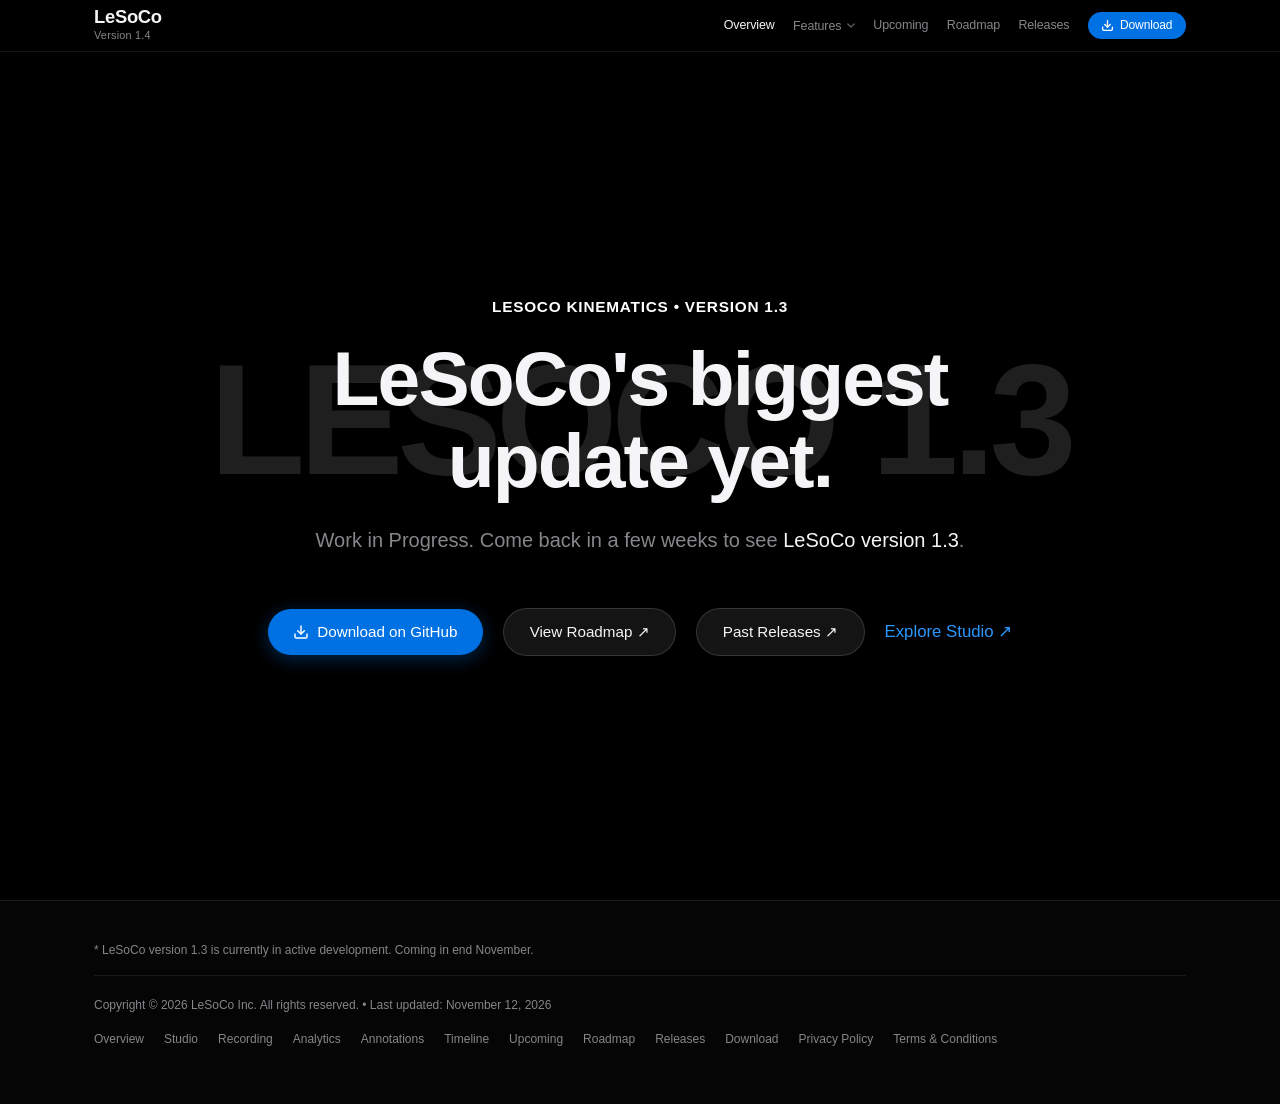
==== index.html @ 9dac20a4 "Update index.html" ====
<!DOCTYPE html>
<html lang="en">
<head>
  <meta charset="UTF-8" />
  <meta name="viewport" content="width=device-width, initial-scale=1.0" />
  <title>LeSoCo v1.4 — LeSoCo's Biggest Update Yet</title>
  <link rel="icon" href="data:image/svg+xml,<svg xmlns=%22http://www.w3.org/2000/svg%22 viewBox=%220 0 100 100%22><rect width=%22100%22 height=%22100%22 rx=%2222%22 fill=%22%23000000%22/><text x=%2250%22 y=%2266%22 font-family=%22-apple-system,BlinkMacSystemFont,SF Pro Display,sans-serif%22 font-weight=%22700%22 font-size=%2252%22 fill=%22%23ffffff%22 text-anchor=%22middle%22>L</text></svg>">
  <link rel="stylesheet" href="style.css" />
</head>
<body>
    <!-- Apple Sticky Sub-Navigation with Mega Dropdown -->
  <header class="apple-nav">
    <div class="apple-nav-inner">
      <a href="index.html" class="apple-nav-brand">
        <span class="title">LeSoCo</span>
        <span class="subtitle">Version 1.4</span>
      </a>
      <nav class="apple-nav-menu">
        <a href="index.html" class="active">Overview</a>
        <div class="apple-nav-dropdown-item">
          <button class="apple-nav-link-btn" id="featuresNavBtn" aria-expanded="false" aria-haspopup="true">
            Features
            <svg class="apple-nav-chevron" width="8" height="5" viewBox="0 0 10 6" fill="none" stroke="currentColor" stroke-width="1.8" stroke-linecap="round" stroke-linejoin="round"><path d="m1 1 4 4 4-4"/></svg>
          </button>
        </div>
        <a href="upcoming.html">Upcoming</a>
        <a href="roadmap.html">Roadmap</a>
        <a href="releases.html">Releases</a>
        <a href="https://github.com/sniffuntidypond/LeSoCo.git" target="_blank" rel="noopener noreferrer" class="apple-pill-btn">
          <svg width="13" height="13" viewBox="0 0 24 24" fill="none" stroke="currentColor" stroke-width="2.5" stroke-linecap="round" stroke-linejoin="round"><path d="M21 15v4a2 2 0 0 1-2 2H5a2 2 0 0 1-2-2v-4"/><polyline points="7 10 12 15 17 10"/><line x1="12" y1="15" x2="12" y2="3"/></svg>
          Download
        </a>
      </nav>
    </div>

    <!-- Apple Mega-Menu Dropdown (Matches Picture 1) -->
    <div class="apple-dropdown-menu" id="appleFeaturesDropdown" role="region" aria-label="Features Menu">
      <div class="apple-dropdown-inner">
        <!-- Column 1: Explore Features (Large Typography like Picture 1) -->
        <div class="apple-dropdown-col apple-dropdown-col-main">
          <span class="apple-dropdown-eyebrow">Explore Features</span>
          <ul class="apple-dropdown-list-large">
            <li><a href="studio.html">Studio</a></li>
            <li><a href="recording.html">Recording</a></li>
            <li><a href="analytics.html">Analytics</a></li>
            <li><a href="annotations.html">Annotations</a></li>
            <li><a href="timeline.html">Timeline</a></li>
          </ul>
          <div class="apple-dropdown-sublinks">
            <a href="upcoming.html">Compare Trainee &amp; Coach</a>
            <a href="upcoming.html">Sony Mocopi 12-IMU Support</a>
          </div>
        </div>

        <!-- Column 2: Roadmap & Releases (Picture 1 Column 2 style) -->
        <div class="apple-dropdown-col">
          <span class="apple-dropdown-eyebrow">Roadmap &amp; Releases</span>
          <ul class="apple-dropdown-list-secondary">
            <li><a href="upcoming.html">Upcoming 1.4</a></li>
            <li><a href="roadmap.html">Living Roadmap</a></li>
            <li><a href="releases.html">Release Notes v1.3</a></li>
            <li><a href="upcoming.html">Dual Split-Screen Mode</a></li>
            <li><a href="upcoming.html">High-Res Humanoid Rigs</a></li>
            <li><a href="roadmap.html">Monograph Roadmap ↗</a></li>
          </ul>
        </div>

        <!-- Column 3: Resources & Support (Picture 1 Column 3 style) -->
        <div class="apple-dropdown-col">
          <span class="apple-dropdown-eyebrow">More from LeSoCo</span>
          <ul class="apple-dropdown-list-secondary">
            <li><a href="https://github.com/sniffuntidypond/LeSoCo.git" target="_blank" rel="noopener noreferrer">Download LeSoCo ↗</a></li>
            <li><a href="https://github.com/sniffuntidypond/LeSoCo.git" target="_blank" rel="noopener noreferrer">GitHub Repository ↗</a></li>
            <li><a href="studio.html">4K Viewport &amp; .LSC Spec</a></li>
            <li><a href="privacy.html">Privacy Policy</a></li>
            <li><a href="terms.html">Terms &amp; Conditions</a></li>
          </ul>
        </div>
      </div>
    </div>
  </header>
  <div class="apple-dropdown-backdrop" id="appleDropdownBackdrop"></div>

  <main>
    <!-- Apple Hero Section (Matches First Picture) -->
    <section class="apple-index-hero">
      <div class="apple-index-hero-inner">
        <div class="apple-index-eyebrow">LESOCO KINEMATICS &bull; VERSION 1.3</div>
        <div class="apple-index-headline-wrap">
          <div class="apple-index-watermark" aria-hidden="true">LESOCO 1.3</div>
          <h1 class="apple-hero-headline">LeSoCo's biggest<br class="hero-br" />update yet.</h1>
        </div>
        <p class="apple-hero-description">
          Work in Progress. Come back in a few weeks to see <strong>LeSoCo version 1.3</strong>.
        </p>
        <div class="apple-hero-cta-group">
          <a href="https://github.com/sniffuntidypond/LeSoCo.git" target="_blank" rel="noopener noreferrer" class="apple-btn-cta">
            <svg width="16" height="16" viewBox="0 0 24 24" fill="none" stroke="currentColor" stroke-width="2.2" stroke-linecap="round" stroke-linejoin="round"><path d="M21 15v4a2 2 0 0 1-2 2H5a2 2 0 0 1-2-2v-4"/><polyline points="7 10 12 15 17 10"/><line x1="12" y1="15" x2="12" y2="3"/></svg>
            Download on GitHub
          </a>
          <a href="roadmap.html" class="apple-btn-cta-secondary">
            View Roadmap ↗
          </a>
          <a href="releases.html" class="apple-btn-cta-secondary">
            Past Releases ↗
          </a>
          <a href="studio.html" class="apple-link">
            Explore Studio ↗
          </a>
        </div>
      </div>
    </section>
  </main>

  <footer class="apple-footer">
    <div class="apple-container">
      <div class="apple-footer-note">
        * LeSoCo version 1.3 is currently in active development. Coming in end November.
      </div>
      <div class="apple-footer-bottom">
        <div>Copyright &copy; <span id="year"></span> LeSoCo Inc. All rights reserved. &bull; Last updated: November 12, 2026</div>
        <div class="apple-footer-links">
          <a href="index.html">Overview</a>
          <a href="studio.html">Studio</a>
          <a href="recording.html">Recording</a>
          <a href="analytics.html">Analytics</a>
          <a href="annotations.html">Annotations</a>
          <a href="timeline.html">Timeline</a>
          <a href="upcoming.html">Upcoming</a>
          <a href="roadmap.html">Roadmap</a>
          <a href="releases.html">Releases</a>
          <a href="https://github.com/sniffuntidypond/LeSoCo.git" target="_blank" rel="noopener noreferrer">Download</a>
          <a href="privacy.html">Privacy Policy</a>
          <a href="terms.html">Terms &amp; Conditions</a>
        </div>
      </div>
    </div>
  </footer>

  <script>
    document.getElementById('year').textContent = new Date().getFullYear();
  </script>
  <script src="dropdown.js"></script>
</body>
</html>
---- style.css ----
/* ==========================================================================
   Apple-Inspired Design System for LeSoCo
   Reference: Apple Product Launch Pages (MacBook Pro / PROLED XDR Display)
   ========================================================================== */

:root {
  --apple-black: #000000;
  --apple-dark-bg: #050505;
  --apple-card-bg: #161617;
  --apple-card-hover: #1c1c1e;
  --apple-surface: #101012;
  --apple-border: rgba(255, 255, 255, 0.12);
  --apple-border-subtle: rgba(255, 255, 255, 0.08);
  --apple-text-primary: #f5f5f7;
  --apple-text-secondary: #86868b;
  --apple-text-tertiary: #6e6e73;
  --apple-blue: #0071e3;
  --apple-blue-hover: #0077ed;
  --apple-blue-link: #2997ff;
  --apple-amber: #f5a623;
  --font-family: -apple-system, BlinkMacSystemFont, "SF Pro Display", "SF Pro Text", "Helvetica Neue", Helvetica, Arial, sans-serif;
  --font-mono: SFMono-Regular, "SF Mono", Menlo, Consolas, Monaco, monospace;
}

* {
  box-sizing: border-box;
  margin: 0;
  padding: 0;
}

html {
  background-color: var(--apple-black);
  color: var(--apple-text-primary);
  font-family: var(--font-family);
  -webkit-font-smoothing: antialiased;
  -moz-osx-font-smoothing: grayscale;
  scroll-behavior: smooth;
  overflow-y: auto;
  overflow-x: clip;
}

body {
  background-color: var(--apple-black);
  color: var(--apple-text-primary);
  min-height: 100vh;
  display: flex;
  flex-direction: column;
  line-height: 1.47;
  overflow-x: clip;
  overflow-y: visible;
}

/* Base Elements */
img {
  image-rendering: -webkit-optimize-contrast;
}

/* ==========================================================================
   Apple Dark Scrollbar (Matches Apple Launch Page Scrollbar)
   ========================================================================== */
::-webkit-scrollbar {
  width: 10px;
  height: 10px;
}

::-webkit-scrollbar-track {
  background: #000000;
}

::-webkit-scrollbar-thumb {
  background: #2c2c2e;
  border-radius: 999px;
  border: 2px solid #000000;
}

::-webkit-scrollbar-thumb:hover {
  background: #48484a;
}

* {
  scrollbar-color: #2c2c2e #000000;
  scrollbar-width: thin;
}

/* ==========================================================================
   Apple Sticky Sub-Navigation Bar
   ========================================================================== */
header.apple-nav {
  position: sticky;
  top: 0;
  z-index: 999;
  background: rgba(0, 0, 0, 0.82);
  backdrop-filter: blur(20px) saturate(180%);
  -webkit-backdrop-filter: blur(20px) saturate(180%);
  border-bottom: 1px solid var(--apple-border-subtle);
  height: 52px;
}

.apple-nav-inner {
  max-width: 1140px;
  height: 100%;
  margin: 0 auto;
  padding: 0 1.5rem;
  display: flex;
  align-items: center;
  justify-content: space-between;
}

.apple-nav-brand {
  display: flex;
  flex-direction: column;
  text-decoration: none;
}

.apple-nav-brand .title {
  font-size: 1.15rem;
  font-weight: 600;
  color: var(--apple-text-primary);
  letter-spacing: -0.015em;
  line-height: 1.1;
}

.apple-nav-brand .subtitle {
  font-size: 0.68rem;
  color: var(--apple-text-secondary);
  font-weight: 400;
  letter-spacing: 0.02em;
}

.apple-nav-menu {
  display: flex;
  align-items: center;
  gap: 1.15rem;
}

.apple-nav-menu a {
  color: var(--apple-text-secondary);
  text-decoration: none;
  font-size: 0.78rem;
  font-weight: 400;
  letter-spacing: -0.01em;
  transition: color 0.15s ease;
  white-space: nowrap;
}

.apple-nav-menu a:hover {
  color: var(--apple-text-primary);
}

.apple-nav-menu a.active {
  color: var(--apple-text-primary);
  font-weight: 500;
}

.apple-pill-btn {
  display: inline-flex;
  align-items: center;
  gap: 0.35rem;
  background-color: var(--apple-blue);
  color: #ffffff !important;
  font-size: 0.75rem !important;
  font-weight: 500 !important;
  padding: 0.3rem 0.85rem;
  border-radius: 980px;
  text-decoration: none;
  transition: background-color 0.15s ease, transform 0.15s ease, box-shadow 0.15s ease;
  white-space: nowrap;
}

.apple-pill-btn:hover {
  background-color: var(--apple-blue-hover);
  transform: scale(1.02);
}

.apple-pill-btn:active {
  transform: scale(0.96);
}

/* ==========================================================================
   Apple-Style Mega-Menu Dropdown (Matches Picture 1 Reference)
   ========================================================================== */
.apple-nav-dropdown-item {
  position: relative;
  display: flex;
  align-items: center;
}

.apple-nav-link-btn {
  background: none;
  border: none;
  cursor: pointer;
  padding: 0;
  font-family: inherit;
  color: var(--apple-text-secondary);
  font-size: 0.78rem;
  font-weight: 400;
  letter-spacing: -0.01em;
  display: inline-flex;
  align-items: center;
  gap: 0.35rem;
  transition: color 0.15s ease;
  white-space: nowrap;
}

.apple-nav-link-btn:hover,
.apple-nav-link-btn.active,
header.apple-nav.dropdown-open .apple-nav-link-btn {
  color: var(--apple-text-primary);
}

.apple-nav-link-btn.active {
  font-weight: 500;
}

.apple-nav-chevron {
  transition: transform 0.25s cubic-bezier(0.16, 1, 0.3, 1), opacity 0.15s ease;
  opacity: 0.65;
}

header.apple-nav.dropdown-open .apple-nav-chevron {
  transform: rotate(180deg);
  opacity: 1;
}

/* Full-Width Apple Mega Dropdown Panel */
.apple-dropdown-menu {
  position: absolute;
  top: 100%;
  left: 0;
  width: 100%;
  background: rgba(22, 22, 23, 0.94);
  backdrop-filter: blur(28px) saturate(180%);
  -webkit-backdrop-filter: blur(28px) saturate(180%);
  border-bottom: 1px solid rgba(255, 255, 255, 0.12);
  box-shadow: 0 35px 70px rgba(0, 0, 0, 0.85);
  opacity: 0;
  visibility: hidden;
  transform: translateY(-8px);
  transition: opacity 0.25s cubic-bezier(0.16, 1, 0.3, 1),
              transform 0.25s cubic-bezier(0.16, 1, 0.3, 1),
              visibility 0.25s;
  z-index: 998;
  pointer-events: none;
}

header.apple-nav.dropdown-open .apple-dropdown-menu {
  opacity: 1;
  visibility: visible;
  transform: translateY(0);
  pointer-events: auto;
}

/* Dropdown Inner Container */
.apple-dropdown-inner {
  max-width: 1140px;
  width: 100%;
  margin: 0 auto;
  padding: 2.75rem 1.5rem 3.5rem;
  display: grid;
  grid-template-columns: 1.6fr 1.25fr 1.25fr;
  gap: 3.5rem;
}

.apple-dropdown-col {
  display: flex;
  flex-direction: column;
}

.apple-dropdown-eyebrow {
  font-size: 0.75rem;
  font-weight: 400;
  letter-spacing: -0.01em;
  color: var(--apple-text-secondary);
  margin-bottom: 0.95rem;
  user-select: none;
}

/* Column 1: Large Headline Links (Matches Picture 1 "Explore Mac") */
.apple-dropdown-list-large {
  list-style: none;
  padding: 0;
  margin: 0;
  display: flex;
  flex-direction: column;
  gap: 0.2rem;
}

.apple-dropdown-list-large li a {
  color: #f5f5f7;
  font-size: clamp(1.35rem, 1.8vw, 1.65rem);
  font-weight: 700;
  letter-spacing: -0.025em;
  line-height: 1.25;
  text-decoration: none;
  display: inline-block;
  transition: color 0.15s ease, transform 0.15s ease;
}

.apple-dropdown-list-large li a:hover {
  color: #ffffff;
  transform: translateX(4px);
}

.apple-dropdown-list-large li a.active {
  color: var(--apple-blue-link);
}

/* Sublinks at the bottom of Column 1 (Matches "Compare Mac" / "Switch from PC to Mac") */
.apple-dropdown-sublinks {
  margin-top: 1.5rem;
  padding-top: 1.25rem;
  border-top: 1px solid rgba(255, 255, 255, 0.08);
  display: flex;
  flex-direction: column;
  gap: 0.45rem;
}

.apple-dropdown-sublinks a {
  color: #f5f5f7;
  font-size: 0.78rem;
  font-weight: 600;
  letter-spacing: -0.01em;
  text-decoration: none;
  transition: color 0.15s ease;
}

.apple-dropdown-sublinks a:hover {
  color: var(--apple-blue-link);
}

/* Column 2 & 3: Secondary Links (Matches Picture 1 "Shop Mac" and "More from Mac") */
.apple-dropdown-list-secondary {
  list-style: none;
  padding: 0;
  margin: 0;
  display: flex;
  flex-direction: column;
  gap: 0.5rem;
}

.apple-dropdown-list-secondary li a {
  color: #f5f5f7;
  font-size: 0.82rem;
  font-weight: 600;
  line-height: 1.45;
  letter-spacing: -0.01em;
  text-decoration: none;
  display: inline-block;
  transition: color 0.15s ease;
}

.apple-dropdown-list-secondary li a:hover {
  color: var(--apple-blue-link);
}

.apple-dropdown-list-secondary li a.active {
  color: var(--apple-blue-link);
}

/* Dimmed Backdrop Blur */
.apple-dropdown-backdrop {
  position: fixed;
  top: 0;
  left: 0;
  width: 100vw;
  height: 100vh;
  background: rgba(0, 0, 0, 0.48);
  backdrop-filter: blur(12px);
  -webkit-backdrop-filter: blur(12px);
  opacity: 0;
  visibility: hidden;
  transition: opacity 0.3s cubic-bezier(0.16, 1, 0.3, 1), visibility 0.3s;
  z-index: 990;
  pointer-events: none;
}

body.dropdown-open .apple-dropdown-backdrop {
  opacity: 1;
  visibility: visible;
  pointer-events: auto;
}

/* Responsive Mega Dropdown */
@media (max-width: 860px) {
  .apple-dropdown-inner {
    grid-template-columns: 1fr;
    gap: 2rem;
    padding: 2rem 1.5rem 2.5rem;
    max-height: calc(100vh - 65px);
    overflow-y: auto;
  }
}

.apple-hero-cta-group {
  display: flex;
  align-items: center;
  justify-content: center;
  flex-wrap: wrap;
  gap: 1.25rem;
  margin-top: 1.5rem;
}

.apple-btn-cta {
  display: inline-flex;
  align-items: center;
  justify-content: center;
  gap: 0.5rem;
  background-color: var(--apple-blue);
  color: #ffffff;
  font-size: 0.95rem;
  font-weight: 500;
  padding: 0.75rem 1.6rem;
  border-radius: 980px;
  text-decoration: none;
  transition: all 0.2s cubic-bezier(0.16, 1, 0.3, 1);
  box-shadow: 0 4px 18px rgba(0, 113, 227, 0.35);
}

.apple-btn-cta:hover {
  background-color: var(--apple-blue-hover);
  transform: scale(1.03);
  box-shadow: 0 6px 24px rgba(0, 113, 227, 0.5);
}

.apple-btn-cta:active {
  transform: scale(0.97);
}

.apple-btn-cta-secondary {
  display: inline-flex;
  align-items: center;
  justify-content: center;
  gap: 0.5rem;
  background-color: rgba(255, 255, 255, 0.08);
  color: var(--apple-text-primary);
  font-size: 0.95rem;
  font-weight: 500;
  padding: 0.75rem 1.6rem;
  border-radius: 980px;
  text-decoration: none;
  border: 1px solid rgba(255, 255, 255, 0.14);
  backdrop-filter: blur(12px);
  -webkit-backdrop-filter: blur(12px);
  transition: all 0.2s cubic-bezier(0.16, 1, 0.3, 1);
}

.apple-btn-cta-secondary:hover {
  background-color: rgba(255, 255, 255, 0.14);
  border-color: rgba(255, 255, 255, 0.3);
  transform: scale(1.03);
}

.apple-btn-cta-secondary:active {
  transform: scale(0.97);
}

/* ==========================================================================
   Page Wrappers & Typography
   ========================================================================== */
.apple-container {
  max-width: 1140px;
  width: 100%;
  margin: 0 auto;
  padding: 0 1.5rem;
}

main {
  flex: 1;
  display: flex;
  flex-direction: column;
}

/* ==========================================================================
   Apple Index Standalone Hero (Matches Picture 1)
   ========================================================================== */
.apple-index-hero {
  position: relative;
  flex: 1;
  min-height: calc(100vh - 52px);
  display: flex;
  align-items: center;
  justify-content: center;
  text-align: center;
  padding: 3rem 1.5rem;
  overflow: hidden;
  background-color: var(--apple-black);
}

.apple-index-hero-inner {
  position: relative;
  max-width: 860px;
  width: 100%;
  margin: 0 auto;
  display: flex;
  flex-direction: column;
  align-items: center;
}

.apple-index-eyebrow {
  font-size: clamp(0.85rem, 1.2vw, 1.05rem);
  font-weight: 700;
  letter-spacing: 0.05em;
  text-transform: uppercase;
  color: #ffffff;
  margin-bottom: 1.25rem;
  display: inline-block;
}

.apple-index-headline-wrap {
  position: relative;
  display: block;
  width: 100%;
  margin-bottom: 1.5rem;
}

.apple-index-watermark {
  position: absolute;
  top: 50%;
  left: 50%;
  transform: translate(-50%, -50%);
  font-size: clamp(3.8rem, 12.5vw, 9.8rem);
  font-weight: 800;
  letter-spacing: -0.04em;
  color: #ffffff;
  opacity: 0.12;
  white-space: nowrap;
  user-select: none;
  pointer-events: none;
  z-index: 1;
  line-height: 1;
}

.apple-index-headline-wrap .apple-hero-headline {
  position: relative;
  z-index: 2;
  margin-bottom: 0;
}

@media (max-width: 600px) {
  .hero-br {
    display: none;
  }
}

/* ==========================================================================
   Apple Scrollytelling Hero (Matches Screenshots 1, 2, 3, 4)
   ========================================================================== */
.apple-scrolly-track {
  position: relative;
  height: 320vh;
  background: var(--apple-black);
}

.apple-scrolly-sticky {
  position: sticky;
  top: 0;
  height: 100vh;
  width: 100%;
  overflow: hidden;
  display: flex;
  align-items: center;
  justify-content: center;
  perspective: 1200px;
}

/* Giant Background Watermark Text (Matches "PROLED XDR" in Image 1) */
.scrolly-watermark {
  position: absolute;
  top: 26%;
  left: 50%;
  transform: translate(-50%, -50%);
  font-size: clamp(3.5rem, 13vw, 10.5rem);
  font-weight: 800;
  letter-spacing: -0.04em;
  color: #ffffff;
  opacity: 0.12;
  white-space: nowrap;
  pointer-events: none;
  z-index: 1;
  will-change: transform, opacity;
  transition: opacity 0.1s ease-out;
}

/* Intro Text Group (headline, lead paragraph, link) */
.scrolly-text-group {
  position: absolute;
  top: 34%;
  left: 50%;
  transform: translate(-50%, -50%);
  width: 100%;
  max-width: 860px;
  padding: 0 1.5rem;
  text-align: center;
  z-index: 2;
  will-change: transform, opacity;
  pointer-events: auto;
}

/* Device Container (rises, centers, and zooms in like in Images 2, 3, 4) */
.scrolly-device-container {
  position: absolute;
  top: 50%;
  left: 50%;
  transform: translate(-50%, 42vh) scale(0.75);
  width: min(94vw, 1060px);
  z-index: 3;
  will-change: transform;
  pointer-events: none;
  transform-origin: center center;
}

/* Laptop Hardware Frame (Matches Apple MacBook Pro hardware in Screenshots 1-4) */
.scrolly-laptop-frame {
  width: 100%;
  display: flex;
  flex-direction: column;
  align-items: center;
  filter: drop-shadow(0 30px 80px rgba(0, 0, 0, 0.95));
}

.scrolly-laptop-screen {
  width: 100%;
  background: #000000;
  border-radius: 22px 22px 0 0;
  padding: 10px 10px 0 10px;
  border: 1px solid rgba(255, 255, 255, 0.22);
  border-bottom: none;
  position: relative;
  overflow: hidden;
  box-shadow: inset 0 1px 1px rgba(255, 255, 255, 0.2);
}

.scrolly-laptop-screen img {
  width: 100%;
  height: auto;
  display: block;
  border-radius: 14px 14px 0 0;
  image-rendering: -webkit-optimize-contrast;
  transform: translateZ(0);
  backface-visibility: hidden;
}

.scrolly-screen-glow {
  position: absolute;
  top: 0;
  left: 0;
  right: 0;
  bottom: 0;
  pointer-events: none;
  background: radial-gradient(circle at 50% 35%, rgba(41, 151, 255, 0.16), transparent 70%);
  opacity: 0.1;
  transition: opacity 0.3s ease;
}

.scrolly-laptop-base {
  width: 105%;
  height: 16px;
  background: linear-gradient(180deg, #38383a 0%, #1e1e20 40%, #121214 100%);
  border-radius: 0 0 18px 18px;
  position: relative;
  border: 1px solid rgba(255, 255, 255, 0.15);
  border-top: 1px solid rgba(0, 0, 0, 0.85);
  box-shadow: 0 12px 35px rgba(0, 0, 0, 0.9);
}

.scrolly-notch {
  width: 76px;
  height: 5px;
  background: #141416;
  border-radius: 0 0 4px 4px;
  position: absolute;
  top: 0;
  left: 50%;
  transform: translateX(-50%);
  border: 1px solid rgba(255, 255, 255, 0.08);
  border-top: none;
}

/* Scroll Prompt Indicator */
.scrolly-scroll-hint {
  position: absolute;
  bottom: 2.25rem;
  left: 50%;
  transform: translateX(-50%);
  display: inline-flex;
  align-items: center;
  gap: 0.5rem;
  font-size: 0.82rem;
  font-weight: 500;
  color: var(--apple-text-secondary);
  background: rgba(255, 255, 255, 0.06);
  border: 1px solid rgba(255, 255, 255, 0.12);
  padding: 0.4rem 0.95rem;
  border-radius: 999px;
  z-index: 10;
  transition: opacity 0.3s ease;
  cursor: pointer;
  user-select: none;
}

.scrolly-scroll-hint:hover {
  background: rgba(255, 255, 255, 0.1);
  color: var(--apple-text-primary);
}

/* ==========================================================================
   Scroll-Triggered Reveals (Section Animations)
   ========================================================================== */
.reveal-on-scroll {
  opacity: 0;
  transform: translateY(35px);
  transition: opacity 0.85s cubic-bezier(0.16, 1, 0.3, 1), transform 0.85s cubic-bezier(0.16, 1, 0.3, 1);
  will-change: opacity, transform;
}

.reveal-on-scroll.is-visible {
  opacity: 1;
  transform: translateY(0);
}

/* Hero Section (Static Fallback) */
.apple-hero {
  padding: 5rem 0 3.5rem;
  text-align: center;
}

.apple-eyebrow {
  font-size: 1.05rem;
  font-weight: 600;
  letter-spacing: 0.01em;
  color: var(--apple-text-primary);
  margin-bottom: 0.85rem;
}

.apple-hero-headline {
  font-size: clamp(2.5rem, 6.2vw, 4.8rem);
  font-weight: 700;
  letter-spacing: -0.025em;
  line-height: 1.06;
  color: var(--apple-text-primary);
  margin-bottom: 1.5rem;
}

.apple-hero-description {
  max-width: 780px;
  margin: 0 auto 1.75rem;
  font-size: clamp(1.05rem, 1.8vw, 1.25rem);
  line-height: 1.55;
  color: var(--apple-text-secondary);
  font-weight: 400;
}

.apple-hero-description strong {
  color: var(--apple-text-primary);
  font-weight: 500;
}

.apple-link {
  display: inline-flex;
  align-items: center;
  gap: 0.35rem;
  color: var(--apple-blue-link);
  font-size: 1.05rem;
  text-decoration: none;
  font-weight: 400;
  transition: opacity 0.15s ease;
}

.apple-link:hover {
  opacity: 0.85;
  text-decoration: underline;
}

/* Big Framed Display (Matches Screenshot 1 device container) */
.apple-screen-frame {
  margin: 3.5rem auto 5rem;
  max-width: 1040px;
  background: #000000;
  border-radius: 28px;
  padding: 12px;
  border: 1px solid rgba(255, 255, 255, 0.18);
  box-shadow: 0 30px 90px rgba(0, 0, 0, 0.95), 0 0 1px 1px rgba(255, 255, 255, 0.1);
  overflow: hidden;
  animation: appleFadeIn 1.1s cubic-bezier(0.16, 1, 0.3, 1) both;
}

@keyframes appleFadeIn {
  from {
    opacity: 0;
    transform: translateY(24px);
  }
  to {
    opacity: 1;
    transform: translateY(0);
  }
}

.apple-screen-inner {
  border-radius: 18px;
  overflow: hidden;
  background: #000;
  display: block;
}

.apple-screen-inner img {
  width: 100%;
  height: auto;
  display: block;
  image-rendering: -webkit-optimize-contrast;
  transform: translateZ(0);
  backface-visibility: hidden;
}

/* ==========================================================================
   Two-Card Horizontal Scroll Carousel (Matches Screenshot 2)
   ========================================================================== */
.apple-cards-section {
  padding: 3rem 0 5rem;
  position: relative;
}

.apple-carousel-wrapper {
  position: relative;
  width: 100%;
}

.apple-cards-track {
  display: flex;
  gap: 1.5rem;
  overflow-x: auto;
  overflow-y: hidden;
  scroll-snap-type: x mandatory;
  scroll-behavior: smooth;
  -webkit-overflow-scrolling: touch;
  padding: 0.5rem 0 1.5rem;
  scrollbar-width: none;
  -ms-overflow-style: none;
}

.apple-cards-track::-webkit-scrollbar {
  display: none;
}

.apple-cards-grid {
  display: contents;
}

.apple-card {
  flex: 0 0 calc(50% - 0.75rem);
  min-width: calc(50% - 0.75rem);
  scroll-snap-align: start;
  background: var(--apple-card-bg);
  border-radius: 24px;
  overflow: hidden;
  display: flex;
  flex-direction: column;
  transition: transform 0.25s ease, background-color 0.25s ease;
  text-decoration: none;
  color: inherit;
  border: 1px solid var(--apple-border-subtle);
}

.apple-card:hover {
  background: var(--apple-card-hover);
  transform: scale(1.008);
}

.apple-carousel-controls {
  display: flex;
  justify-content: flex-end;
  align-items: center;
  gap: 0.85rem;
  margin-top: 1.5rem;
}

.apple-circle-btn {
  width: 42px;
  height: 42px;
  border-radius: 50%;
  background: #1c1c1e;
  border: 1px solid rgba(255, 255, 255, 0.12);
  color: #f5f5f7;
  display: flex;
  align-items: center;
  justify-content: center;
  cursor: pointer;
  font-size: 1.15rem;
  line-height: 1;
  transition: all 0.2s ease;
  user-select: none;
}

.apple-circle-btn:hover {
  background: #2c2c2e;
  border-color: rgba(255, 255, 255, 0.25);
  transform: scale(1.05);
}

.apple-circle-btn:active {
  transform: scale(0.94);
}

/* Scroll indicator in hero */
.apple-scroll-indicator {
  display: inline-flex;
  align-items: center;
  gap: 0.55rem;
  margin-top: 2rem;
  color: var(--apple-text-secondary);
  font-size: 0.85rem;
  font-weight: 500;
  cursor: pointer;
  padding: 0.45rem 1rem;
  border-radius: 999px;
  background: rgba(255, 255, 255, 0.04);
  border: 1px solid rgba(255, 255, 255, 0.08);
  transition: all 0.2s ease;
}

.apple-scroll-indicator:hover {
  color: var(--apple-text-primary);
  background: rgba(255, 255, 255, 0.08);
  border-color: rgba(255, 255, 255, 0.16);
}

.scroll-arrow {
  display: inline-block;
  animation: appleBounce 2s infinite ease-in-out;
}

@keyframes appleBounce {
  0%, 100% { transform: translateY(0); }
  50% { transform: translateY(4px); }
}

.apple-card-media {
  width: 100%;
  aspect-ratio: 16 / 10;
  background: #080808;
  display: flex;
  align-items: center;
  justify-content: center;
  overflow: hidden;
}

.apple-card-media img {
  width: 100%;
  height: 100%;
  object-fit: cover;
  object-position: center;
  image-rendering: -webkit-optimize-contrast;
  transform: translateZ(0);
}

.apple-card-content {
  padding: 2rem 2.25rem 2.5rem;
  flex: 1;
}

.apple-card-text {
  font-size: 0.98rem;
  line-height: 1.55;
  color: var(--apple-text-secondary);
}

.apple-card-text strong {
  color: var(--apple-text-primary);
  font-weight: 600;
}

/* ==========================================================================
   "Strength in Numbers" Section (Matches Screenshot 3)
   ========================================================================== */
.apple-stats-section {
  padding: 6rem 0 7rem;
  text-align: center;
  position: relative;
  background: radial-gradient(circle at center, #101012 0%, #000000 70%);
  border-top: 1px solid var(--apple-border-subtle);
  border-bottom: 1px solid var(--apple-border-subtle);
}

.apple-stats-headline {
  font-size: clamp(2.25rem, 5vw, 3.8rem);
  font-weight: 700;
  letter-spacing: -0.025em;
  color: var(--apple-text-primary);
  margin-bottom: 4.5rem;
}

.apple-stats-grid {
  display: grid;
  grid-template-columns: repeat(3, 1fr);
  row-gap: 4.5rem;
  column-gap: 2.5rem;
  max-width: 1000px;
  margin: 0 auto;
}

.apple-stat-item {
  display: flex;
  flex-direction: column;
  align-items: center;
}

.apple-stat-prefix {
  font-size: 0.95rem;
  color: var(--apple-text-secondary);
  margin-bottom: 0.35rem;
  font-weight: 400;
}

.apple-stat-number {
  font-size: clamp(2.4rem, 4.2vw, 3.8rem);
  font-weight: 700;
  letter-spacing: -0.025em;
  color: var(--apple-text-primary);
  line-height: 1.05;
  margin-bottom: 0.5rem;
}

.apple-stat-label {
  font-size: 0.92rem;
  color: var(--apple-text-secondary);
  max-width: 200px;
}

/* ==========================================================================
   Feature Detail Pages (Studio, Recording, Analytics, etc.)
   Matches Apple Watermark Hero Layout (Reference: media_1793679568140_8f3ba391.png)
   ========================================================================== */
.apple-feature-hero {
  position: relative;
  padding: 6.5rem 1.5rem 3.5rem;
  text-align: center;
  overflow: hidden;
  background-color: var(--apple-black);
  display: flex;
  flex-direction: column;
  align-items: center;
  justify-content: center;
}

.apple-hero-watermark {
  position: absolute;
  top: 50%;
  left: 50%;
  transform: translate(-50%, -50%);
  font-size: clamp(4.5rem, 14.5vw, 11.5rem);
  font-weight: 900;
  letter-spacing: -0.04em;
  color: #ffffff;
  opacity: 0.11;
  white-space: nowrap;
  user-select: none;
  pointer-events: none;
  z-index: 1;
  text-transform: uppercase;
  line-height: 1;
}

.apple-feature-hero .apple-container {
  position: relative;
  z-index: 2;
  max-width: 820px;
}

.apple-eyebrow-white {
  font-size: 0.85rem;
  font-weight: 700;
  letter-spacing: 0.08em;
  text-transform: uppercase;
  color: #ffffff;
  margin-bottom: 1.15rem;
  display: block;
}

.apple-feature-headline {
  font-size: clamp(2.5rem, 5.6vw, 4.2rem);
  font-weight: 700;
  letter-spacing: -0.025em;
  line-height: 1.08;
  color: #ffffff;
  margin-bottom: 1.25rem;
}

.apple-feature-desc {
  font-size: clamp(1.05rem, 1.8vw, 1.2rem);
  line-height: 1.55;
  color: #86868b;
  font-weight: 400;
  max-width: 680px;
  margin: 0 auto;
}

.apple-badge-pill {
  display: inline-block;
  font-size: 0.78rem;
  font-weight: 600;
  text-transform: uppercase;
  letter-spacing: 0.06em;
  color: var(--apple-amber);
  margin-bottom: 1rem;
}

.apple-specs-table {
  background: var(--apple-card-bg);
  border-radius: 20px;
  border: 1px solid var(--apple-border-subtle);
  padding: 2.25rem;
  margin: 3.5rem 0;
}

.apple-specs-title {
  font-size: 1.25rem;
  font-weight: 600;
  margin-bottom: 1.5rem;
  color: var(--apple-text-primary);
}

.apple-specs-grid {
  display: grid;
  grid-template-columns: repeat(auto-fit, minmax(220px, 1fr));
  gap: 1.75rem;
}

.apple-spec-col {
  display: flex;
  flex-direction: column;
  gap: 0.35rem;
}

.apple-spec-key {
  font-size: 0.8rem;
  color: var(--apple-text-secondary);
  text-transform: uppercase;
  letter-spacing: 0.04em;
}

.apple-spec-val {
  font-size: 1.05rem;
  font-weight: 600;
  color: var(--apple-text-primary);
}

.apple-spec-val.mono {
  font-family: var(--font-mono);
  font-size: 0.95rem;
}

/* Deep-dive Content Rows */
.apple-content-row {
  display: grid;
  grid-template-columns: 1fr 1fr;
  gap: 3.5rem;
  align-items: center;
  padding: 4rem 0;
  border-top: 1px solid var(--apple-border-subtle);
  animation: appleFadeIn 1.1s cubic-bezier(0.16, 1, 0.3, 1) both;
}

.apple-content-row.reversed {
  direction: rtl;
}
.apple-content-row.reversed > * {
  direction: ltr;
}

.apple-content-text h3 {
  font-size: 1.85rem;
  font-weight: 700;
  letter-spacing: -0.015em;
  color: var(--apple-text-primary);
  margin-bottom: 1rem;
}

.apple-content-text p {
  font-size: 1.05rem;
  line-height: 1.6;
  color: var(--apple-text-secondary);
  margin-bottom: 1.25rem;
}

.apple-content-text ul {
  list-style: none;
  display: flex;
  flex-direction: column;
  gap: 0.65rem;
}

.apple-content-text li {
  font-size: 0.95rem;
  color: var(--apple-text-secondary);
  position: relative;
  padding-left: 1.25rem;
}

.apple-content-text li::before {
  content: "•";
  position: absolute;
  left: 0;
  color: var(--apple-blue-link);
}

.apple-content-text li strong {
  color: var(--apple-text-primary);
}

.apple-content-media {
  background: var(--apple-card-bg);
  border-radius: 20px;
  overflow: hidden;
  border: 1px solid var(--apple-border-subtle);
  padding: 8px;
}

.apple-content-media.tall-media {
  display: flex;
  justify-content: center;
  align-items: center;
  background: #09090b;
  min-height: 440px;
  padding: 1.5rem;
}

.apple-content-media.tall-media img {
  max-height: 460px;
  width: auto;
  max-width: 100%;
  object-fit: contain;
  image-rendering: -webkit-optimize-contrast;
  transform: translateZ(0);
}

.apple-content-media.strip-media {
  padding: 1.75rem 1.25rem;
  display: flex;
  flex-direction: column;
  gap: 1.25rem;
  background: #09090b;
}

.apple-content-media.strip-media img {
  width: 100%;
  height: auto;
  border-radius: 6px;
  image-rendering: -webkit-optimize-contrast;
  transform: translateZ(0);
}

.apple-content-media img {
  width: 100%;
  border-radius: 14px;
  display: block;
  image-rendering: -webkit-optimize-contrast;
  transform: translateZ(0);
}

/* Page Navigation / Pagination */
.apple-pagination {
  display: flex;
  justify-content: space-between;
  align-items: center;
  padding: 3rem 0 5rem;
  border-top: 1px solid var(--apple-border-subtle);
}

.apple-nav-btn {
  text-decoration: none;
  display: inline-flex;
  align-items: center;
  gap: 0.5rem;
  color: var(--apple-blue-link);
  font-size: 1rem;
  font-weight: 500;
  transition: opacity 0.15s ease;
}

.apple-nav-btn:hover {
  opacity: 0.8;
  text-decoration: underline;
}

/* ==========================================================================
   Apple Minimalist Footer
   ========================================================================== */
footer.apple-footer {
  background: var(--apple-dark-bg);
  border-top: 1px solid var(--apple-border-subtle);
  padding: 2.5rem 0 3.5rem;
  font-size: 0.75rem;
  color: var(--apple-text-secondary);
  line-height: 1.5;
  margin-top: auto;
}

.apple-footer-note {
  padding-bottom: 1rem;
  border-bottom: 1px solid var(--apple-border-subtle);
  margin-bottom: 1.25rem;
}

.apple-footer-bottom {
  display: flex;
  justify-content: space-between;
  align-items: center;
  flex-wrap: wrap;
  gap: 1rem;
}

.apple-footer-links {
  display: flex;
  gap: 1.25rem;
  flex-wrap: wrap;
}

.apple-footer-links a {
  color: var(--apple-text-secondary);
  text-decoration: none;
}

.apple-footer-links a:hover {
  color: var(--apple-text-primary);
  text-decoration: underline;
}

/* ==========================================================================
   Roadmap & Living Document Components
   ========================================================================== */
.apple-monograph-card {
  background: linear-gradient(135deg, rgba(28, 28, 30, 0.85) 0%, rgba(18, 18, 20, 0.95) 100%);
  border: 1px solid rgba(255, 255, 255, 0.16);
  border-radius: 24px;
  padding: 3rem 2.5rem;
  margin: 2.5rem auto 4.5rem;
  max-width: 980px;
  display: flex;
  align-items: center;
  justify-content: space-between;
  gap: 2.5rem;
  box-shadow: 0 20px 60px rgba(0, 0, 0, 0.7), inset 0 1px 0 rgba(255, 255, 255, 0.15);
  position: relative;
  overflow: hidden;
}

.apple-monograph-card::before {
  content: "";
  position: absolute;
  top: -80px;
  right: -80px;
  width: 260px;
  height: 260px;
  background: radial-gradient(circle, rgba(0, 113, 227, 0.22) 0%, transparent 70%);
  pointer-events: none;
}

.apple-monograph-badge {
  display: inline-flex;
  align-items: center;
  gap: 0.45rem;
  font-size: 0.72rem;
  font-weight: 600;
  letter-spacing: 0.08em;
  text-transform: uppercase;
  color: var(--apple-blue-link);
  background: rgba(41, 151, 255, 0.12);
  border: 1px solid rgba(41, 151, 255, 0.25);
  padding: 0.3rem 0.75rem;
  border-radius: 980px;
  margin-bottom: 1rem;
}

.apple-monograph-badge::before {
  content: "";
  width: 6px;
  height: 6px;
  border-radius: 50%;
  background: #30d158;
  box-shadow: 0 0 8px #30d158;
}

.apple-monograph-header h3 {
  font-size: 1.85rem;
  font-weight: 600;
  letter-spacing: -0.02em;
  color: var(--apple-text-primary);
  margin-bottom: 0.75rem;
}

.apple-monograph-header p {
  font-size: 1.05rem;
  color: var(--apple-text-secondary);
  line-height: 1.5;
  max-width: 580px;
}

.apple-monograph-action {
  display: flex;
  flex-direction: column;
  align-items: flex-end;
  gap: 0.85rem;
  flex-shrink: 0;
}

.apple-monograph-url {
  font-size: 0.78rem;
  font-family: var(--font-mono);
  color: var(--apple-text-tertiary);
  letter-spacing: 0.02em;
}

/* Roadmap Milestone Grid */
.apple-milestones-grid {
  display: grid;
  grid-template-columns: repeat(2, 1fr);
  gap: 1.5rem;
  margin: 3.5rem 0 4.5rem;
}

.apple-milestone-card {
  background: var(--apple-card-bg);
  border: 1px solid var(--apple-border);
  border-radius: 20px;
  padding: 2.25rem 2rem;
  display: flex;
  flex-direction: column;
  position: relative;
  transition: transform 0.3s ease, border-color 0.3s ease, background 0.3s ease;
}

.apple-milestone-card:hover {
  transform: translateY(-4px);
  background: var(--apple-card-hover);
  border-color: rgba(255, 255, 255, 0.25);
}

.apple-milestone-card.featured {
  border-color: rgba(41, 151, 255, 0.4);
  background: linear-gradient(180deg, rgba(22, 22, 23, 0.95) 0%, rgba(14, 24, 38, 0.9) 100%);
  box-shadow: 0 12px 36px rgba(0, 113, 227, 0.15);
}

.apple-milestone-phase {
  font-size: 0.75rem;
  font-weight: 600;
  letter-spacing: 0.06em;
  text-transform: uppercase;
  color: var(--apple-blue-link);
  margin-bottom: 0.5rem;
}

.apple-milestone-card.featured .apple-milestone-phase {
  color: var(--apple-blue);
}

.apple-milestone-title {
  font-size: 1.5rem;
  font-weight: 600;
  letter-spacing: -0.015em;
  color: var(--apple-text-primary);
  margin-bottom: 0.35rem;
}

.apple-milestone-target {
  font-size: 0.85rem;
  color: var(--apple-amber);
  font-weight: 500;
  margin-bottom: 1.5rem;
}

.apple-milestone-list {
  list-style: none;
  display: flex;
  flex-direction: column;
  gap: 0.85rem;
  margin-top: auto;
}

.apple-milestone-list li {
  font-size: 0.92rem;
  color: var(--apple-text-secondary);
  line-height: 1.45;
  position: relative;
  padding-left: 1.25rem;
}

.apple-milestone-list li::before {
  content: "•";
  position: absolute;
  left: 0;
  color: var(--apple-blue-link);
  font-size: 1.2rem;
  line-height: 1;
}

/* Download Callout Banner */
.apple-download-banner {
  background: radial-gradient(circle at 50% 0%, rgba(41, 151, 255, 0.15) 0%, rgba(18, 18, 20, 0.95) 75%);
  border: 1px solid rgba(255, 255, 255, 0.14);
  border-radius: 28px;
  padding: 4.5rem 2.5rem;
  text-align: center;
  margin: 5rem auto;
  max-width: 980px;
  box-shadow: 0 30px 80px rgba(0, 0, 0, 0.8);
}

.apple-download-headline {
  font-size: 2.6rem;
  font-weight: 700;
  letter-spacing: -0.025em;
  color: var(--apple-text-primary);
  margin-bottom: 1rem;
}

.apple-download-sub {
  font-size: 1.15rem;
  color: var(--apple-text-secondary);
  max-width: 600px;
  margin: 0 auto 2.25rem;
  line-height: 1.5;
}

.apple-download-btns {
  display: flex;
  justify-content: center;
  align-items: center;
  flex-wrap: wrap;
  gap: 1.25rem;
}

/* ==========================================================================
   Responsive Breakpoints
   ========================================================================== */
@media (max-width: 900px) {
  .apple-monograph-card {
    flex-direction: column;
    align-items: flex-start;
    padding: 2rem;
  }
  .apple-monograph-action {
    align-items: flex-start;
  }
  .apple-milestones-grid {
    grid-template-columns: 1fr;
  }
  .apple-download-banner {
    padding: 3rem 1.5rem;
  }
  .apple-download-headline {
    font-size: 2rem;
  }
  .apple-card {
    flex: 0 0 85%;
    min-width: 85%;
  }
  .apple-stats-grid {
    grid-template-columns: repeat(2, 1fr);
    row-gap: 3.5rem;
  }
  .apple-content-row, .apple-content-row.reversed {
    grid-template-columns: 1fr;
    gap: 2rem;
  }
}

/* Roadmap Detailed Item Styling */
.roadmap-subheading {
  font-size: 0.8rem;
  font-weight: 700;
  letter-spacing: 0.06em;
  text-transform: uppercase;
  color: var(--apple-blue-link);
  margin-top: 0.85rem;
  margin-bottom: 0.35rem;
}

.roadmap-subheading.fix {
  color: #ff9f0a;
}

.roadmap-nested-list {
  list-style: none;
  margin: 0.3rem 0 0.5rem 0.5rem;
  padding-left: 0.85rem;
  border-left: 1px solid var(--apple-border-subtle);
  display: flex;
  flex-direction: column;
  gap: 0.35rem;
}

.roadmap-nested-list li {
  font-size: 0.86rem;
  color: var(--apple-text-tertiary);
  position: relative;
  padding-left: 0.9rem;
  line-height: 1.45;
}

.roadmap-nested-list li::before {
  content: "–";
  position: absolute;
  left: 0;
  color: var(--apple-text-tertiary);
}

.roadmap-nested-list li strong {
  color: var(--apple-text-secondary);
}

.roadmap-nested-list .roadmap-nested-list {
  margin: 0.25rem 0 0.35rem 0.4rem;
  padding-left: 0.75rem;
  gap: 0.25rem;
}

.roadmap-nested-list .roadmap-nested-list li {
  font-size: 0.83rem;
  padding-left: 0.85rem;
}

.roadmap-nested-list .roadmap-nested-list li::before {
  content: "▪";
  font-size: 0.65rem;
  line-height: 1.45;
  color: var(--apple-blue-link);
}

.roadmap-nested-list .roadmap-nested-list .roadmap-nested-list {
  margin: 0.2rem 0 0.25rem 0.35rem;
  padding-left: 0.65rem;
  gap: 0.2rem;
}

.roadmap-nested-list .roadmap-nested-list .roadmap-nested-list li {
  font-size: 0.8rem;
  padding-left: 0.8rem;
}

.roadmap-nested-list .roadmap-nested-list .roadmap-nested-list li::before {
  content: "▫";
  font-size: 0.65rem;
  line-height: 1.45;
  color: var(--apple-text-tertiary);
}

.stage-dot {
  display: inline-block;
  width: 7px;
  height: 7px;
  border-radius: 50%;
  margin-right: 5px;
  vertical-align: middle;
}
.stage-dot.red { background-color: #ff453a; box-shadow: 0 0 6px rgba(255, 69, 58, 0.4); }
.stage-dot.yellow { background-color: #ffd60a; box-shadow: 0 0 6px rgba(255, 214, 10, 0.4); }
.stage-dot.green { background-color: #30d158; box-shadow: 0 0 6px rgba(48, 209, 88, 0.4); }
.stage-dot.blue { background-color: #0a84ff; box-shadow: 0 0 6px rgba(10, 132, 255, 0.4); }

.roadmap-media-inline-badge {
  max-width: 260px;
  border-radius: 6px;
  border: 1px solid rgba(255, 255, 255, 0.15);
  margin: 0.4rem 0;
  display: block;
}

.roadmap-meta-badge {
  display: inline-block;
  font-size: 0.72rem;
  font-weight: 600;
  letter-spacing: 0.04em;
  padding: 0.25rem 0.6rem;
  border-radius: 999px;
  background: rgba(41, 151, 255, 0.15);
  color: var(--apple-blue-link);
  border: 1px solid rgba(41, 151, 255, 0.3);
  margin-bottom: 0.75rem;
  align-self: flex-start;
}

/* ==========================================================================
   Releases / Changelog Specific Styles
   ========================================================================== */
.releases-timeline {
  display: flex;
  flex-direction: column;
  gap: 2.5rem;
  margin: 3.5rem 0 5rem;
  position: relative;
}

.releases-timeline::before {
  content: "";
  position: absolute;
  top: 1.5rem;
  bottom: 2rem;
  left: 28px;
  width: 2px;
  background: linear-gradient(180deg, var(--apple-blue) 0%, rgba(255, 255, 255, 0.08) 95%);
  z-index: 1;
}

.release-entry {
  position: relative;
  display: flex;
  gap: 2rem;
  z-index: 2;
}

.release-marker {
  flex-shrink: 0;
  width: 58px;
  display: flex;
  flex-direction: column;
  align-items: center;
}

.release-dot {
  width: 18px;
  height: 18px;
  border-radius: 50%;
  background: var(--apple-black);
  border: 3px solid var(--apple-blue);
  box-shadow: 0 0 12px rgba(0, 113, 227, 0.6);
  margin-top: 1.75rem;
}

.release-entry.legacy .release-dot {
  border-color: var(--apple-border);
  box-shadow: none;
}

.release-card {
  flex: 1;
  background: var(--apple-card-bg);
  border: 1px solid var(--apple-border);
  border-radius: 20px;
  padding: 2.25rem 2.25rem;
  transition: transform 0.25s ease, border-color 0.25s ease, background 0.25s ease;
}

.release-card:hover {
  transform: translateY(-3px);
  background: var(--apple-card-hover);
  border-color: rgba(255, 255, 255, 0.24);
}

.release-card.latest {
  border-color: rgba(41, 151, 255, 0.45);
  background: linear-gradient(180deg, rgba(22, 22, 23, 0.96) 0%, rgba(13, 22, 36, 0.9) 100%);
  box-shadow: 0 16px 40px rgba(0, 113, 227, 0.12);
}

.release-header {
  display: flex;
  align-items: center;
  justify-content: space-between;
  flex-wrap: wrap;
  gap: 1rem;
  margin-bottom: 1.25rem;
  border-bottom: 1px solid var(--apple-border-subtle);
  padding-bottom: 1.25rem;
}

.release-meta {
  display: flex;
  align-items: center;
  gap: 0.85rem;
}

.release-version {
  font-size: 1.75rem;
  font-weight: 700;
  letter-spacing: -0.02em;
  color: var(--apple-text-primary);
}

.release-tag {
  font-size: 0.72rem;
  font-weight: 600;
  letter-spacing: 0.05em;
  text-transform: uppercase;
  padding: 0.35rem 0.75rem;
  border-radius: 999px;
  background: rgba(41, 151, 255, 0.15);
  color: var(--apple-blue-link);
  border: 1px solid rgba(41, 151, 255, 0.3);
}

.release-tag.feature {
  background: rgba(48, 209, 88, 0.15);
  color: #30d158;
  border-color: rgba(48, 209, 88, 0.3);
}

.release-tag.bugfix {
  background: rgba(255, 159, 10, 0.15);
  color: #ff9f0a;
  border-color: rgba(255, 159, 10, 0.3);
}

.release-date {
  font-size: 0.85rem;
  color: var(--apple-text-secondary);
  font-family: var(--font-mono);
}

.release-section-title {
  font-size: 0.78rem;
  font-weight: 600;
  letter-spacing: 0.08em;
  text-transform: uppercase;
  color: var(--apple-text-secondary);
  margin: 1.25rem 0 0.65rem;
  display: flex;
  align-items: center;
  gap: 0.5rem;
}

.release-section-title.features {
  color: var(--apple-blue-link);
}

.release-section-title.fixes {
  color: #ff9f0a;
}

.release-list {
  list-style: none;
  display: flex;
  flex-direction: column;
  gap: 0.65rem;
}

.release-list > li {
  position: relative;
  padding-left: 1.35rem;
  font-size: 0.94rem;
  color: var(--apple-text-secondary);
  line-height: 1.55;
}

.release-list > li > strong {
  color: var(--apple-text-primary);
}

.release-list > li::before {
  content: "•";
  position: absolute;
  left: 0.2rem;
  color: var(--apple-blue-link);
  font-size: 1.2rem;
  line-height: 1.2;
}

.release-list.fixes > li::before {
  content: "•";
  color: #ff9f0a;
}

.release-nested-list {
  list-style: none;
  margin-top: 0.45rem;
  margin-left: 0.5rem;
  display: flex;
  flex-direction: column;
  gap: 0.35rem;
  padding-left: 1rem;
  border-left: 1px solid var(--apple-border-subtle);
}

.release-nested-list li {
  position: relative;
  font-size: 0.88rem;
  color: var(--apple-text-tertiary);
  padding-left: 1rem;
  line-height: 1.45;
}

.release-nested-list li::before {
  content: "–";
  position: absolute;
  left: 0;
  color: var(--apple-text-tertiary);
}

.release-nested-list li strong {
  color: var(--apple-text-secondary);
}

.release-media-preview {
  margin: 1.25rem 0;
  background: #000;
  border-radius: 12px;
  border: 1px solid var(--apple-border-subtle);
  overflow: hidden;
  display: block;
}

.release-media-preview img {
  width: 100%;
  height: auto;
  display: block;
}

.release-media-caption {
  padding: 0.65rem 1rem;
  font-size: 0.8rem;
  color: var(--apple-text-secondary);
  background: rgba(22, 22, 23, 0.7);
  border-top: 1px solid var(--apple-border-subtle);
}

.release-media-inline-badge {
  max-width: 320px;
  border-radius: 6px;
  border: 1px solid rgba(255, 255, 255, 0.15);
  margin: 0.5rem 0;
  display: block;
}

.release-download-link {
  display: inline-flex;
  align-items: center;
  gap: 0.4rem;
  font-size: 0.82rem;
  color: var(--apple-blue-link);
  text-decoration: none;
  font-weight: 500;
  transition: opacity 0.15s ease;
}

.release-download-link:hover {
  text-decoration: underline;
}

@media (max-width: 768px) {
  .releases-timeline::before {
    left: 14px;
  }
  .release-marker {
    width: 30px;
  }
  .release-dot {
    width: 14px;
    height: 14px;
    margin-top: 1.5rem;
  }
  .release-entry {
    gap: 1rem;
  }
  .release-card {
    padding: 1.5rem 1.25rem;
  }
  .release-version {
    font-size: 1.4rem;
  }
}

@media (max-width: 720px) {
  header.apple-nav {
    height: auto;
    padding: 0.75rem 0;
  }
  .apple-nav-inner {
    flex-direction: column;
    align-items: flex-start;
    gap: 0.75rem;
  }
  .apple-nav-menu {
    width: 100%;
    overflow-x: auto;
    padding-bottom: 0.35rem;
    gap: 1rem;
  }
  .apple-stats-grid {
    grid-template-columns: 1fr;
    row-gap: 2.5rem;
  }
  .apple-hero {
    padding: 3.5rem 0 2rem;
  }
}
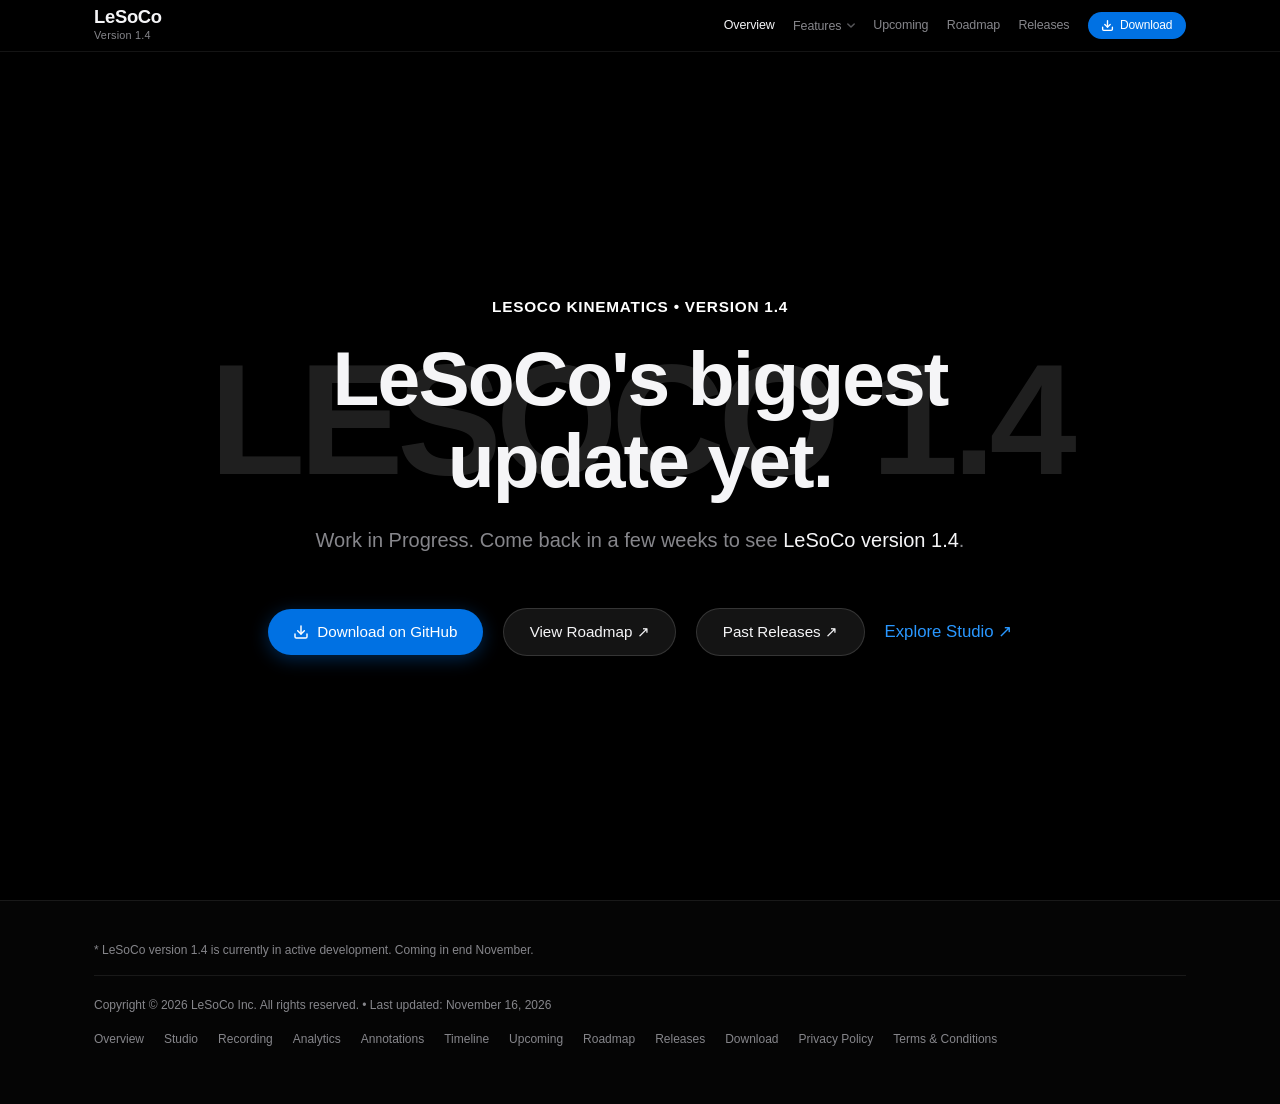
==== commit 88ace3a7: "Update index.html" ====
--- a/index.html
+++ b/index.html
@@ -85,13 +85,13 @@
     <!-- Apple Hero Section (Matches First Picture) -->
     <section class="apple-index-hero">
       <div class="apple-index-hero-inner">
-        <div class="apple-index-eyebrow">LESOCO KINEMATICS &bull; VERSION 1.3</div>
+        <div class="apple-index-eyebrow">LESOCO KINEMATICS &bull; VERSION 1.4</div>
         <div class="apple-index-headline-wrap">
-          <div class="apple-index-watermark" aria-hidden="true">LESOCO 1.3</div>
+          <div class="apple-index-watermark" aria-hidden="true">LESOCO 1.4</div>
           <h1 class="apple-hero-headline">LeSoCo's biggest<br class="hero-br" />update yet.</h1>
         </div>
         <p class="apple-hero-description">
-          Work in Progress. Come back in a few weeks to see <strong>LeSoCo version 1.3</strong>.
+          Work in Progress. Come back in a few weeks to see <strong>LeSoCo version 1.4</strong>.
         </p>
         <div class="apple-hero-cta-group">
           <a href="https://github.com/sniffuntidypond/LeSoCo.git" target="_blank" rel="noopener noreferrer" class="apple-btn-cta">
@@ -115,10 +115,10 @@
   <footer class="apple-footer">
     <div class="apple-container">
       <div class="apple-footer-note">
-        * LeSoCo version 1.3 is currently in active development. Coming in end November.
+        * LeSoCo version 1.4 is currently in active development. Coming in end November.
       </div>
       <div class="apple-footer-bottom">
-        <div>Copyright &copy; <span id="year"></span> LeSoCo Inc. All rights reserved. &bull; Last updated: November 12, 2026</div>
+        <div>Copyright &copy; <span id="year"></span> LeSoCo Inc. All rights reserved. &bull; Last updated: November 16, 2026</div>
         <div class="apple-footer-links">
           <a href="index.html">Overview</a>
           <a href="studio.html">Studio</a>
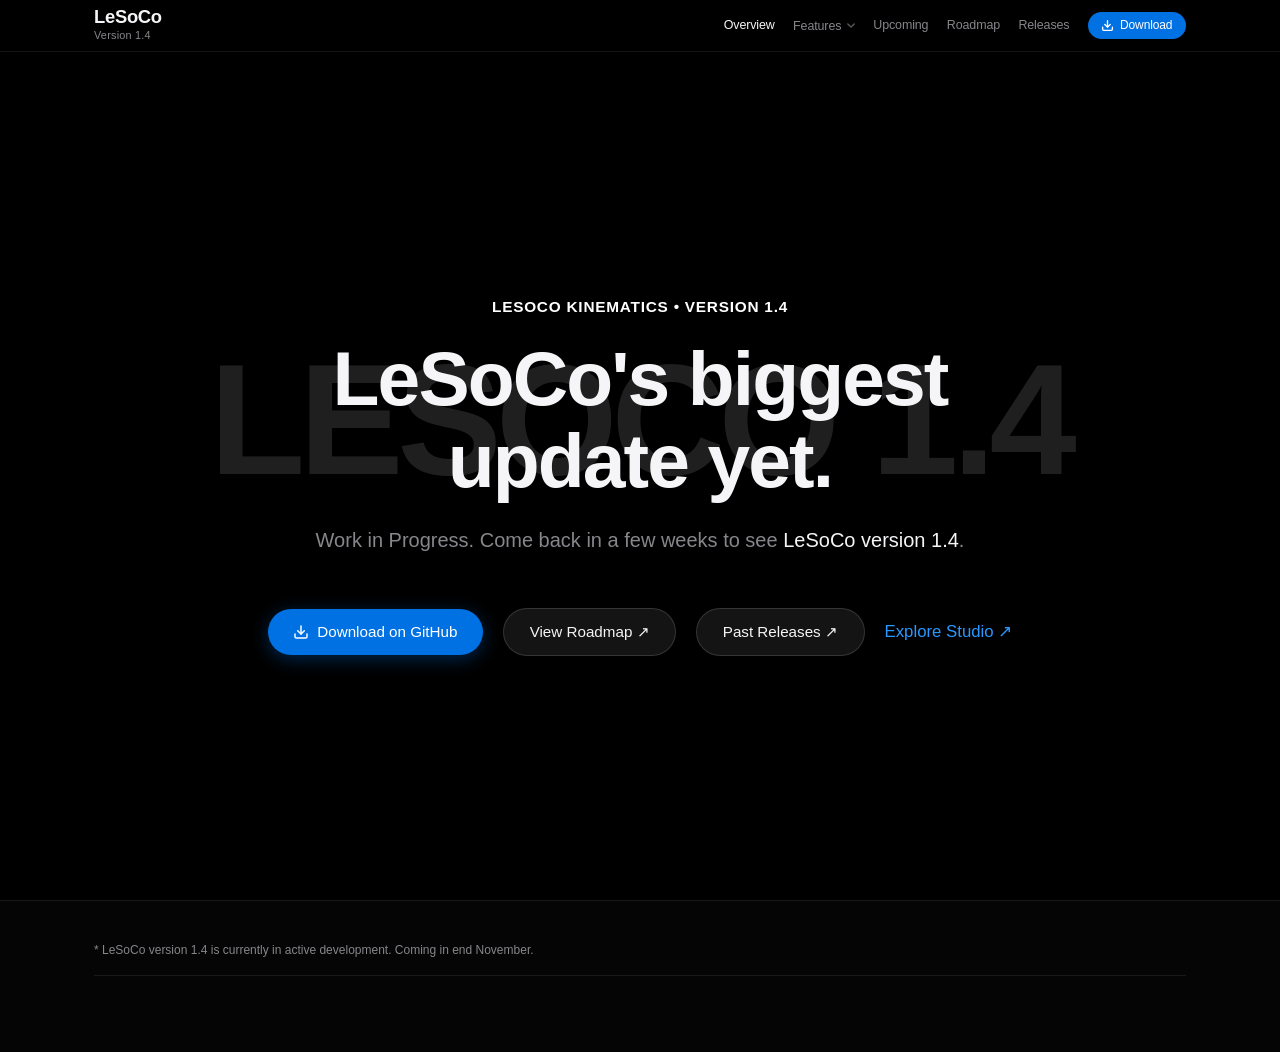
==== commit 15bfc544: "Update index.html" ====
--- a/index.html
+++ b/index.html
@@ -118,21 +118,6 @@
         * LeSoCo version 1.4 is currently in active development. Coming in end November.
       </div>
       <div class="apple-footer-bottom">
-        <div>Copyright &copy; <span id="year"></span> LeSoCo Inc. All rights reserved. &bull; Last updated: November 16, 2026</div>
-        <div class="apple-footer-links">
-          <a href="index.html">Overview</a>
-          <a href="studio.html">Studio</a>
-          <a href="recording.html">Recording</a>
-          <a href="analytics.html">Analytics</a>
-          <a href="annotations.html">Annotations</a>
-          <a href="timeline.html">Timeline</a>
-          <a href="upcoming.html">Upcoming</a>
-          <a href="roadmap.html">Roadmap</a>
-          <a href="releases.html">Releases</a>
-          <a href="https://github.com/sniffuntidypond/LeSoCo.git" target="_blank" rel="noopener noreferrer">Download</a>
-          <a href="privacy.html">Privacy Policy</a>
-          <a href="terms.html">Terms &amp; Conditions</a>
-        </div>
       </div>
     </div>
   </footer>
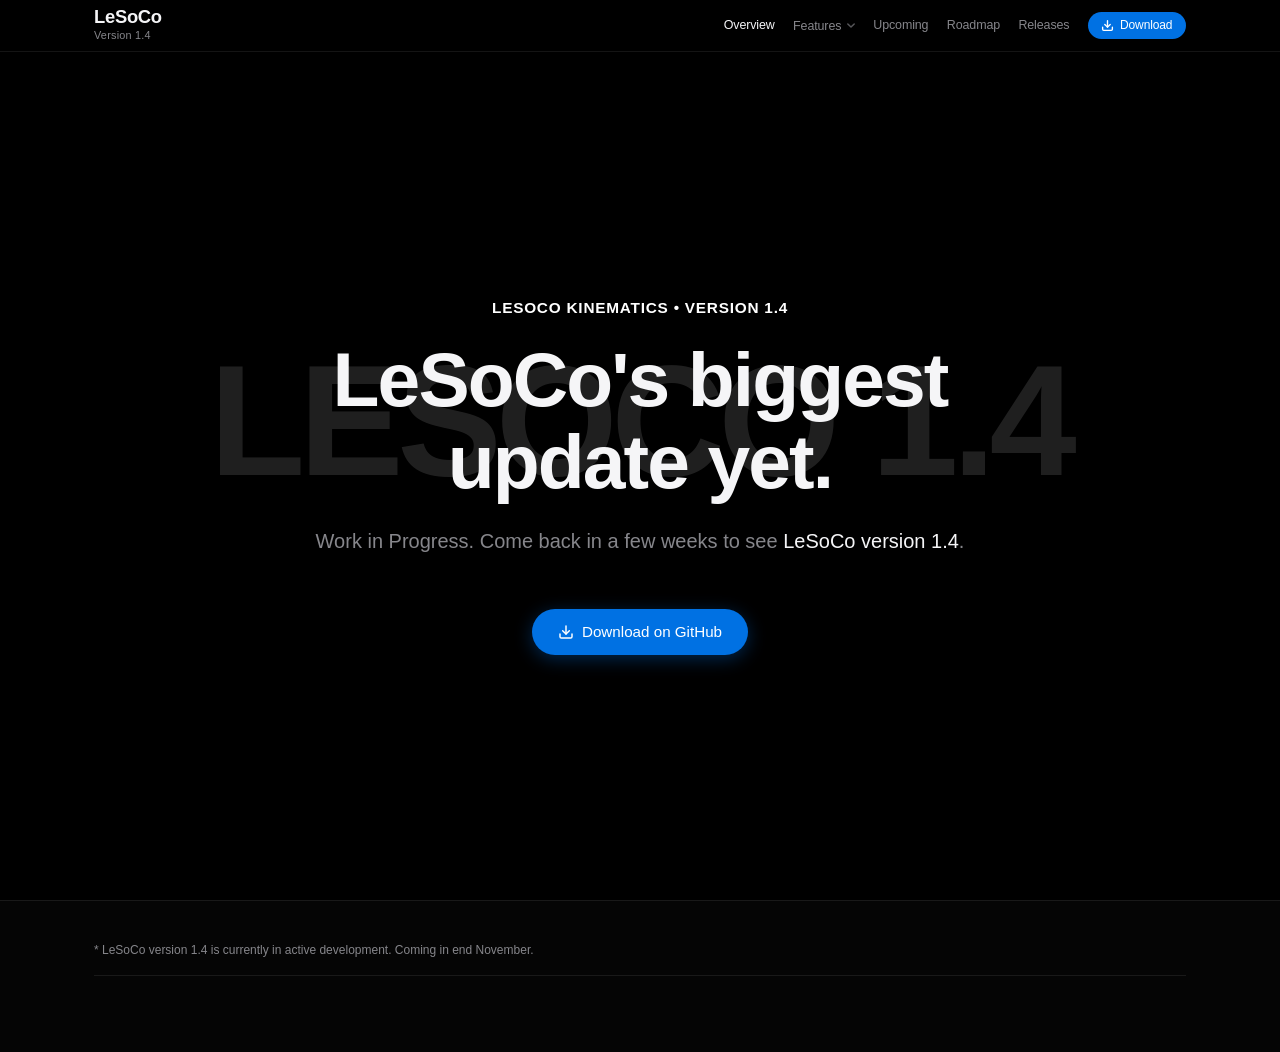
==== commit a1bbc5a8: "Update index.html" ====
--- a/index.html
+++ b/index.html
@@ -98,15 +98,6 @@
             <svg width="16" height="16" viewBox="0 0 24 24" fill="none" stroke="currentColor" stroke-width="2.2" stroke-linecap="round" stroke-linejoin="round"><path d="M21 15v4a2 2 0 0 1-2 2H5a2 2 0 0 1-2-2v-4"/><polyline points="7 10 12 15 17 10"/><line x1="12" y1="15" x2="12" y2="3"/></svg>
             Download on GitHub
           </a>
-          <a href="roadmap.html" class="apple-btn-cta-secondary">
-            View Roadmap ↗
-          </a>
-          <a href="releases.html" class="apple-btn-cta-secondary">
-            Past Releases ↗
-          </a>
-          <a href="studio.html" class="apple-link">
-            Explore Studio ↗
-          </a>
         </div>
       </div>
     </section>
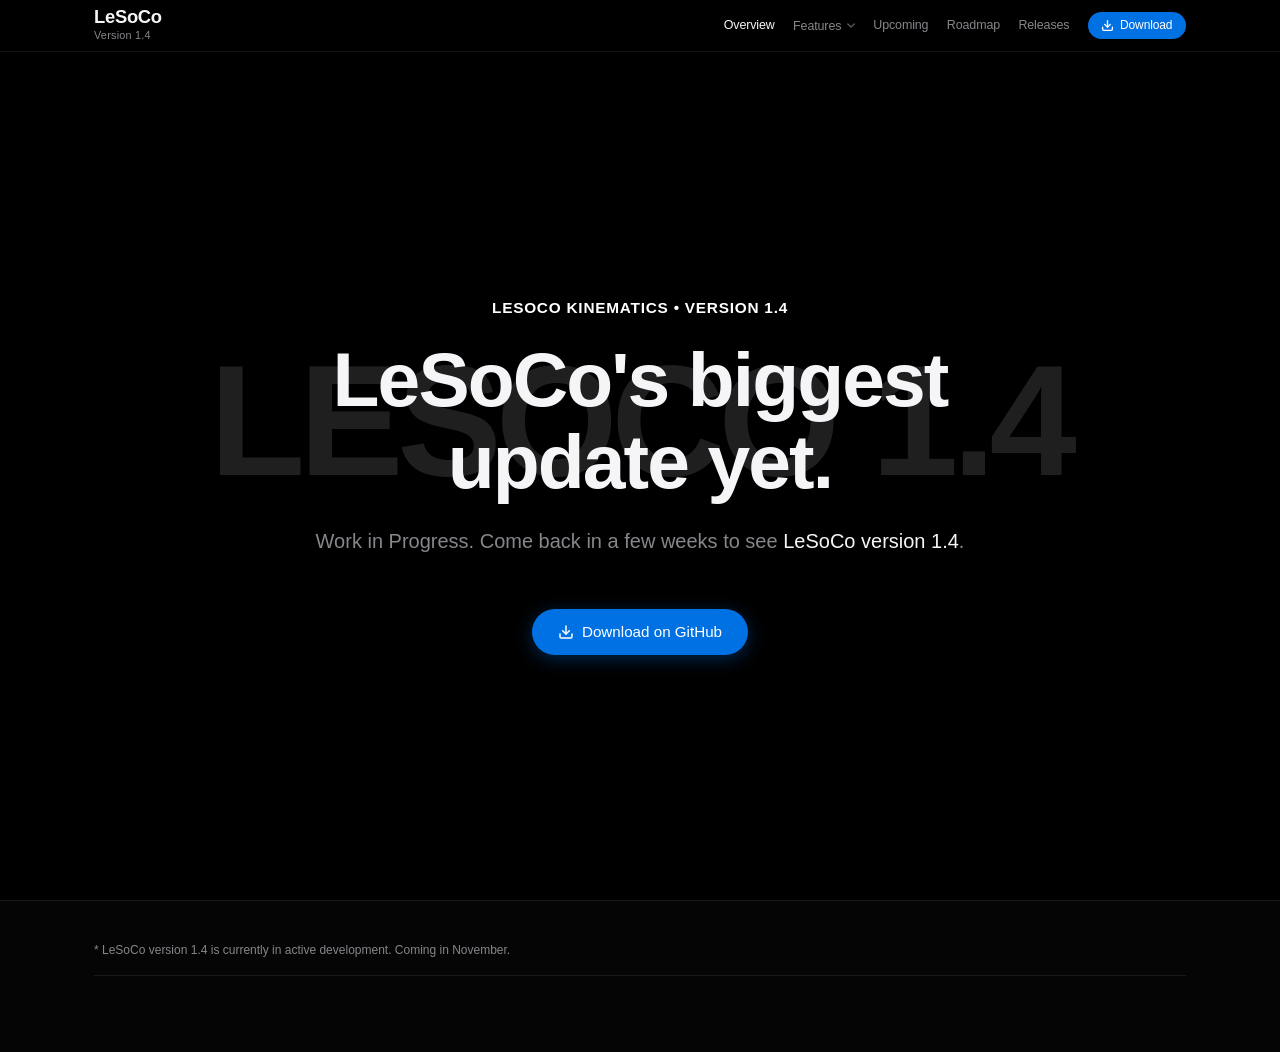
==== commit 69b7ec91: "Update index.html" ====
--- a/index.html
+++ b/index.html
@@ -106,7 +106,7 @@
   <footer class="apple-footer">
     <div class="apple-container">
       <div class="apple-footer-note">
-        * LeSoCo version 1.4 is currently in active development. Coming in end November.
+        * LeSoCo version 1.4 is currently in active development. Coming in November.
       </div>
       <div class="apple-footer-bottom">
       </div>
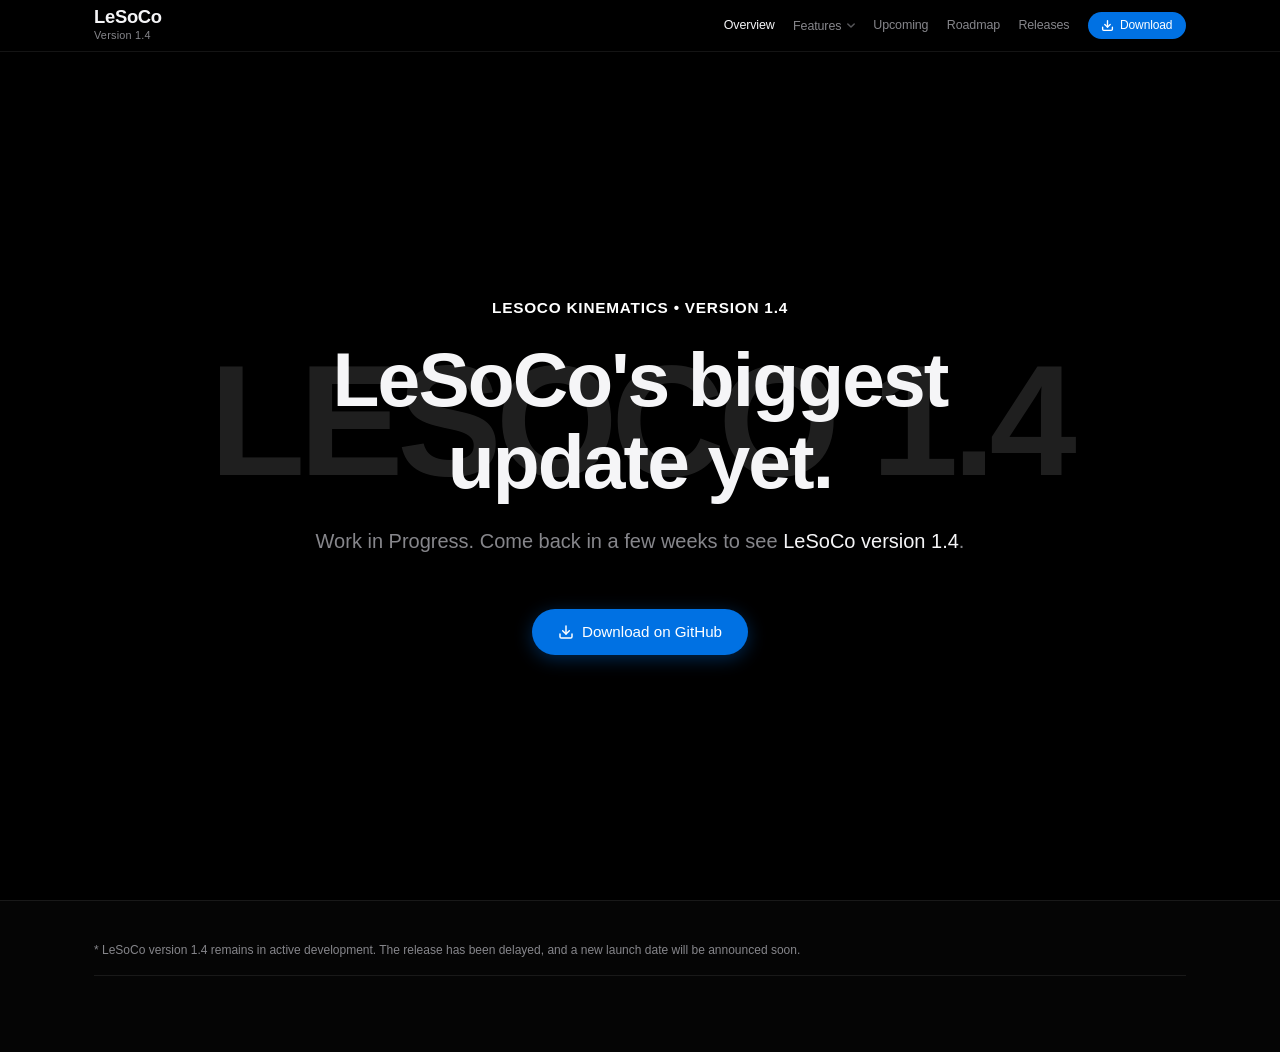
==== commit 1ae85d80: "Update index.html" ====
--- a/index.html
+++ b/index.html
@@ -106,7 +106,7 @@
   <footer class="apple-footer">
     <div class="apple-container">
       <div class="apple-footer-note">
-        * LeSoCo version 1.4 is currently in active development. Coming in November.
+        * LeSoCo version 1.4 remains in active development. The release has been delayed, and a new launch date will be announced soon.
       </div>
       <div class="apple-footer-bottom">
       </div>
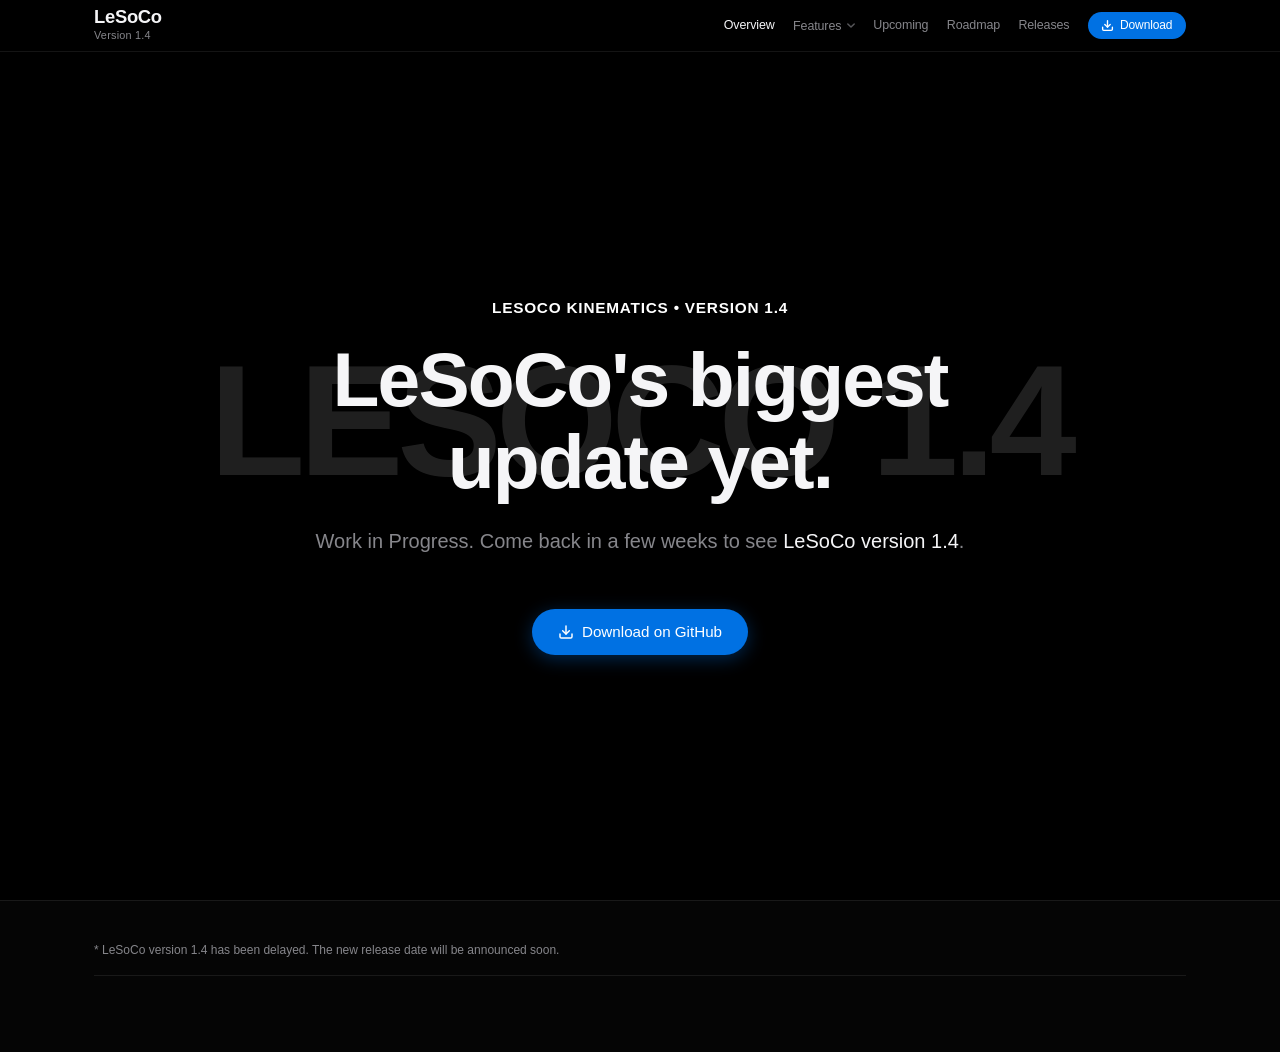
==== commit 86d00bf6: "update version 1.4 release date" ====
--- a/index.html
+++ b/index.html
@@ -106,7 +106,7 @@
   <footer class="apple-footer">
     <div class="apple-container">
       <div class="apple-footer-note">
-        * LeSoCo version 1.4 remains in active development. The release has been delayed, and a new launch date will be announced soon.
+        * LeSoCo version 1.4 has been delayed. The new release date will be announced soon.
       </div>
       <div class="apple-footer-bottom">
       </div>
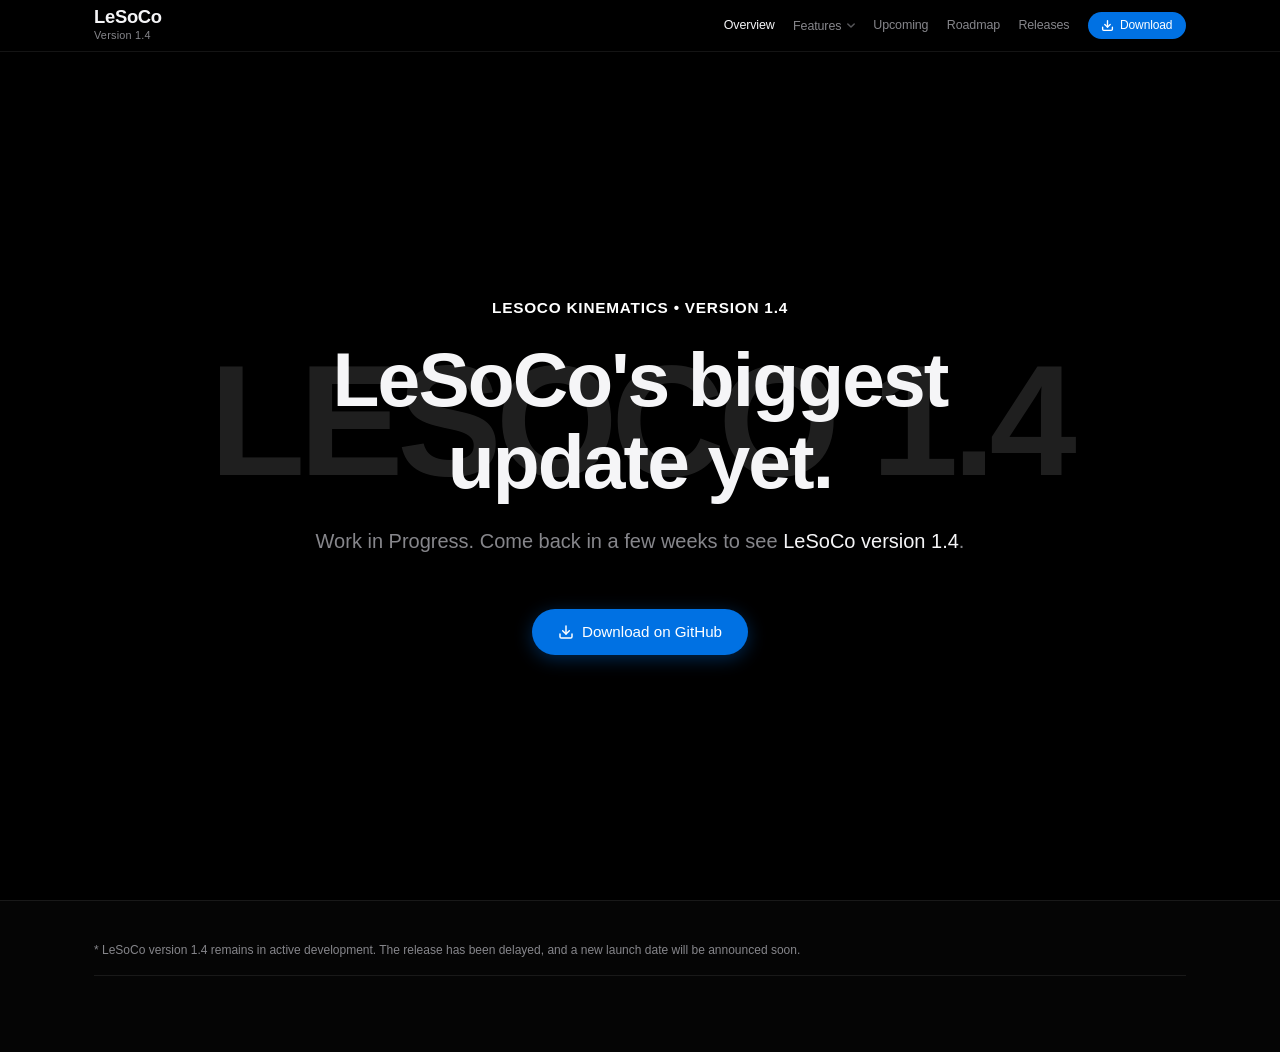
==== commit d87cd5e6: "Merge branch 'main' of https://github.com/sniffuntidypond/LeSoCo-Website" ====
--- a/index.html
+++ b/index.html
@@ -106,7 +106,7 @@
   <footer class="apple-footer">
     <div class="apple-container">
       <div class="apple-footer-note">
-        * LeSoCo version 1.4 has been delayed. The new release date will be announced soon.
+        * LeSoCo version 1.4 remains in active development. The release has been delayed, and a new launch date will be announced soon.
       </div>
       <div class="apple-footer-bottom">
       </div>
